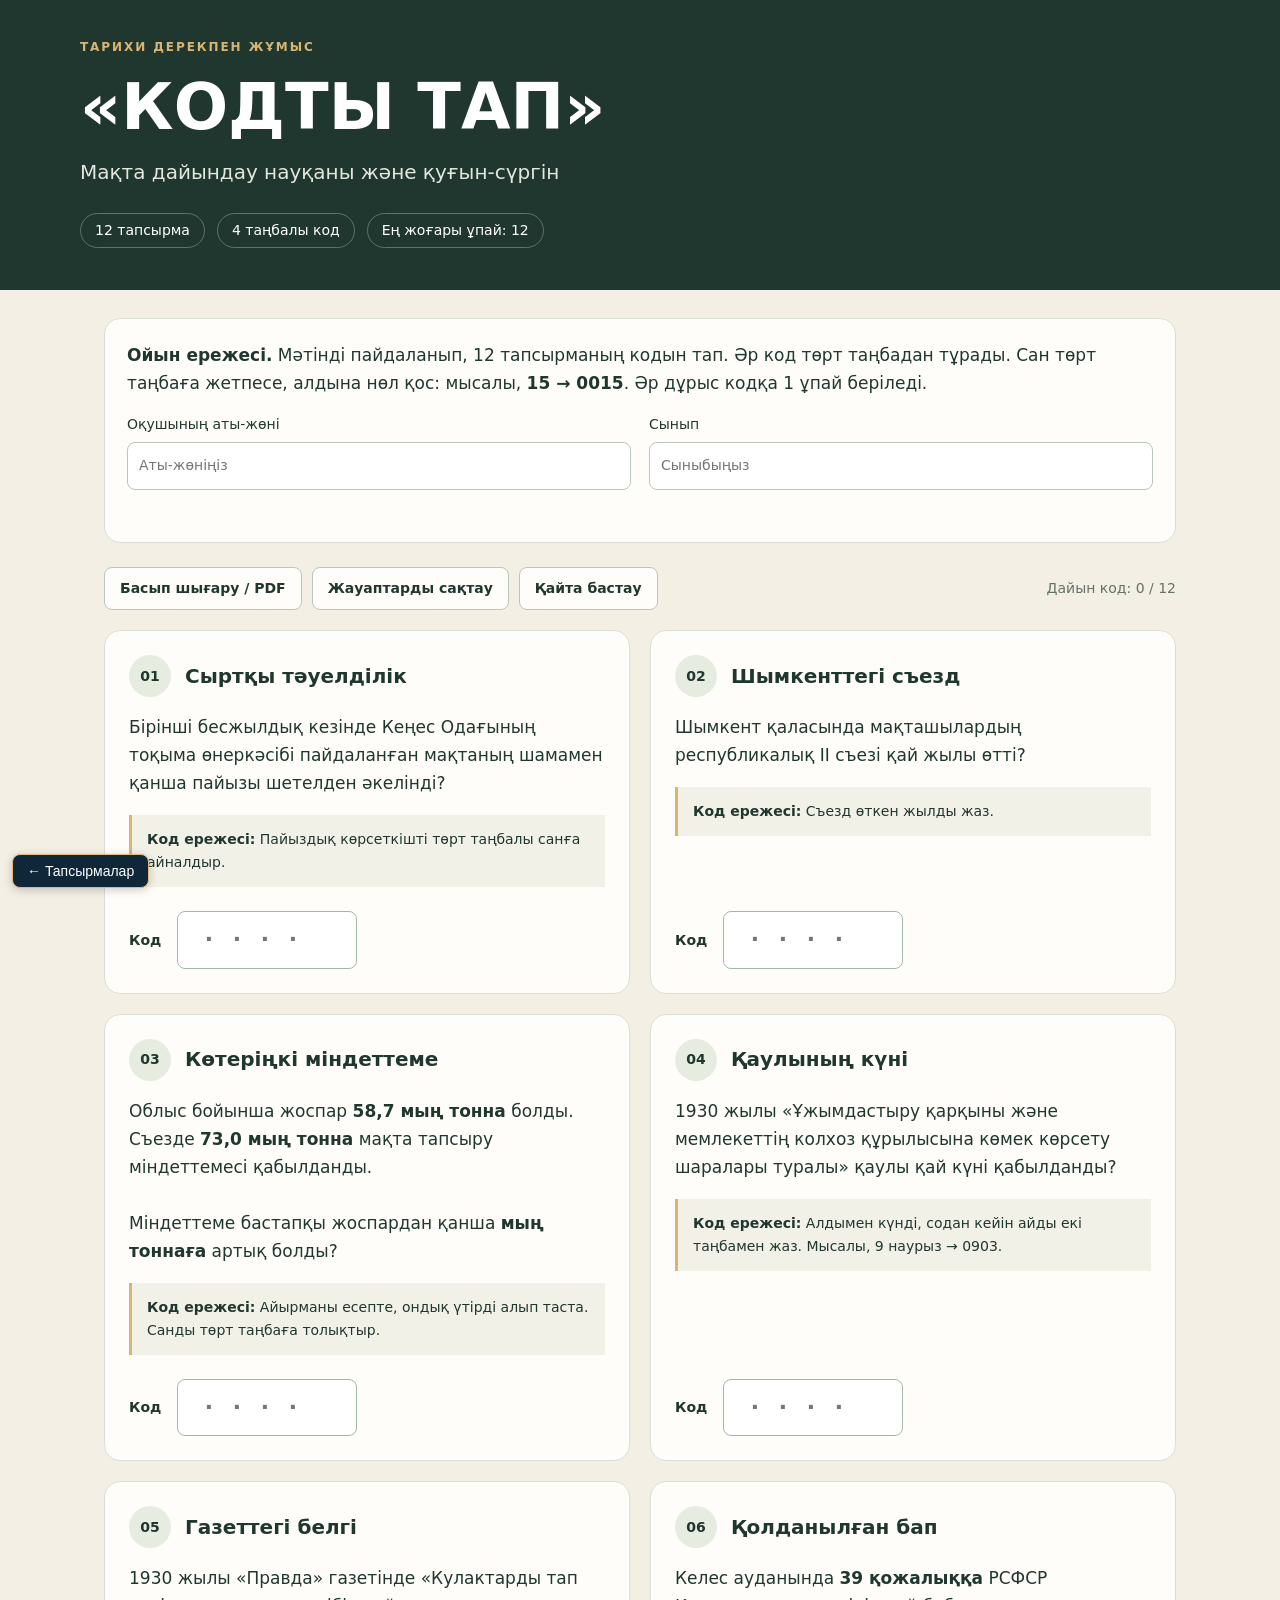
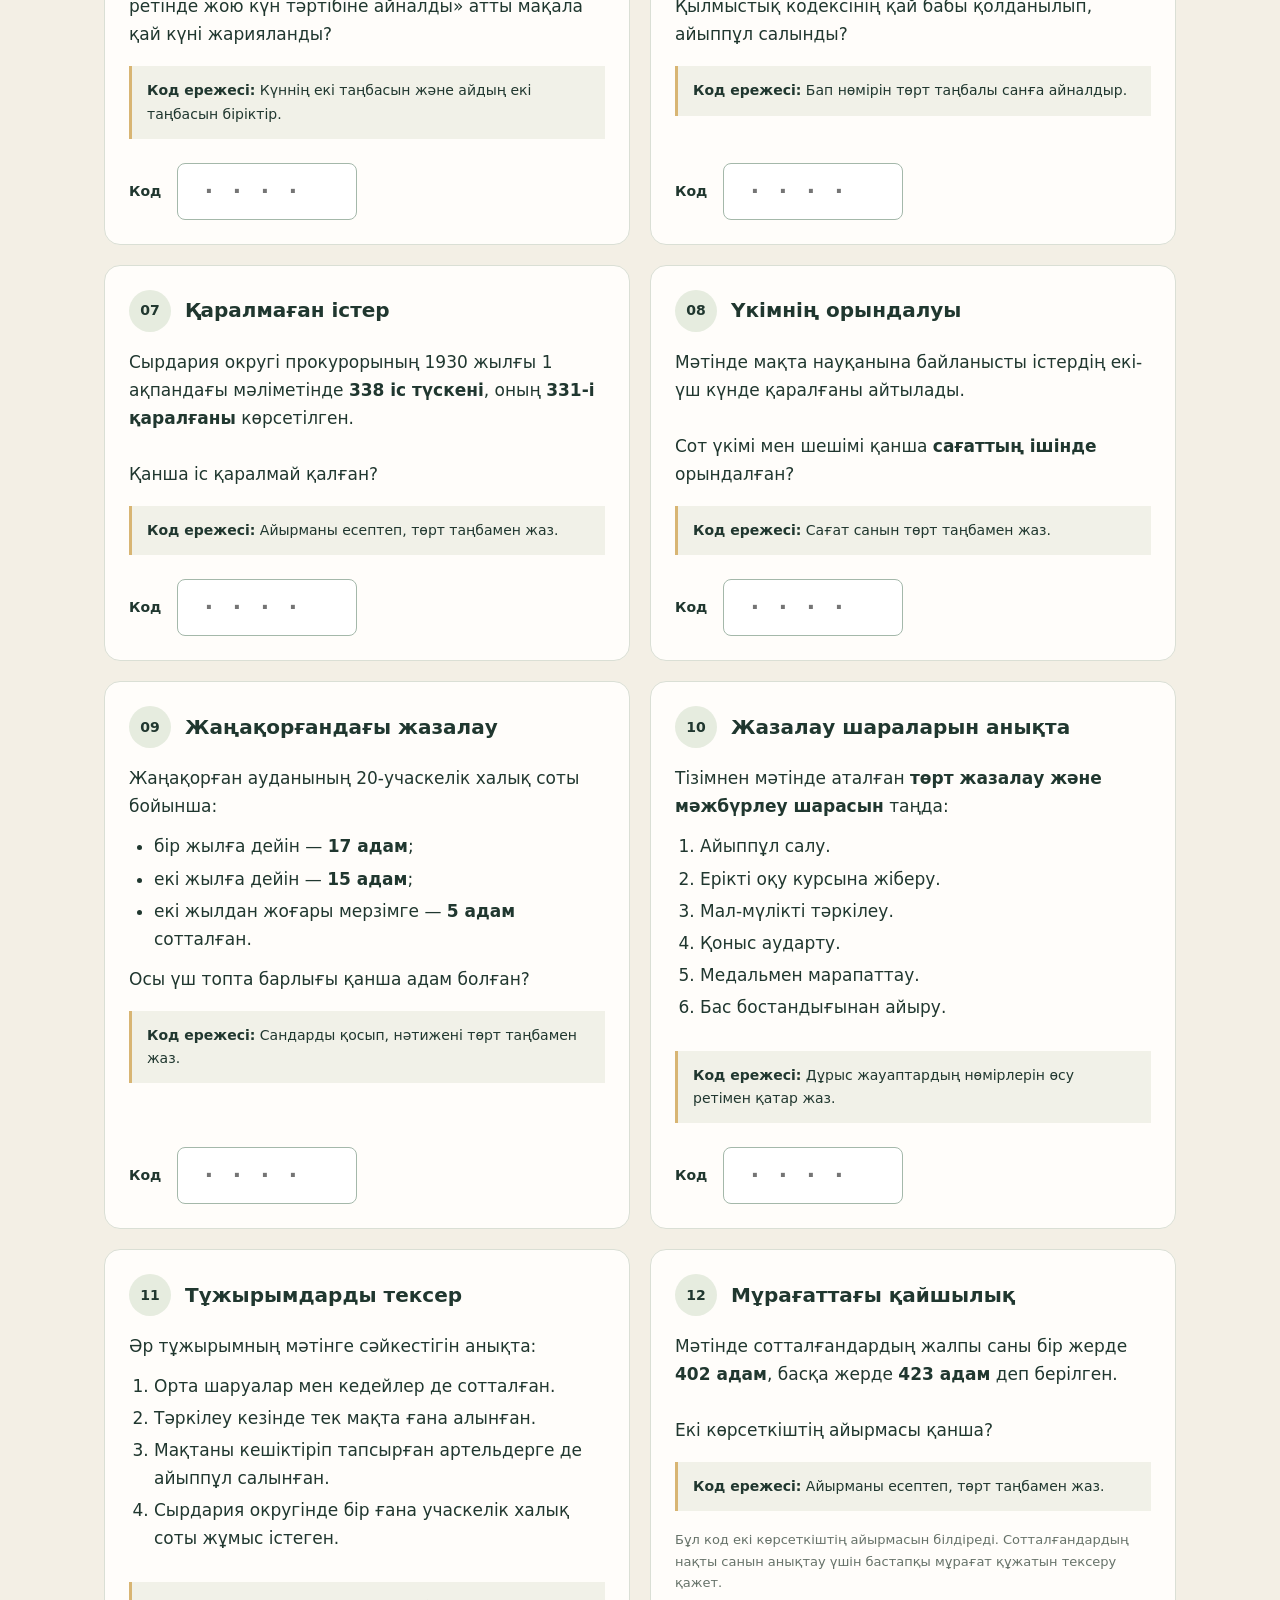
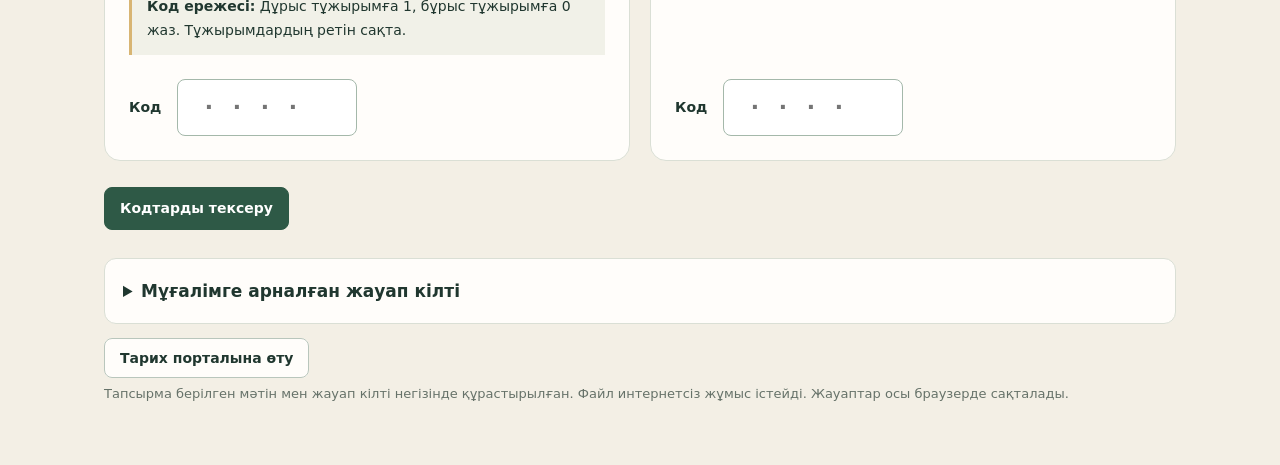
==== cotton-code.html @ ebe3c4c5 "Add interactive tasks section with 11 activities" ====
<!doctype html>
<html lang="kk"><head><meta charset="utf-8"><meta name="viewport" content="width=device-width,initial-scale=1"><title>Кодты тап — Мақта дайындау науқаны және қуғын-сүргін</title>
<style>
:root{--ink:#20372f;--paper:#f3efe5;--green:#2e5946;--muted:#667269;--line:#dadfd5;--gold:#d8b573}*{box-sizing:border-box}body{margin:0;background:var(--paper);color:var(--ink);font:17px/1.65 system-ui,-apple-system,"Segoe UI",Arial,sans-serif}header{background:var(--ink);color:white;padding:38px 24px 42px}main,.hero{max-width:1120px;margin:auto}.eyebrow{text-transform:uppercase;letter-spacing:.16em;font-size:12px;color:var(--gold);font-weight:700}h1{font-size:clamp(34px,6vw,64px);line-height:1.1;margin:14px 0}header p{margin:0;max-width:700px;color:#e3e7dd;font-size:20px}.pills{display:flex;gap:12px;flex-wrap:wrap;margin-top:24px}.pills span{border:1px solid #617267;padding:5px 14px;border-radius:30px;font-size:14px}main{padding:28px 24px 48px}.intro{background:#fffdfa;border:1px solid var(--line);border-radius:16px;padding:22px;margin-bottom:24px}.intro p{margin:0 0 16px}.identity{display:flex;gap:18px;flex-wrap:wrap}.identity label{font-size:14px;flex:1;min-width:180px}.identity input{display:block;width:100%;margin-top:6px;border:1px solid #b9c6bc;border-radius:8px;padding:11px;font:inherit;background:white}.toolbar{display:flex;gap:10px;flex-wrap:wrap;align-items:center;margin-bottom:20px}button, .portal{font:600 14px/1.4 system-ui;cursor:pointer;padding:11px 15px;border:1px solid #b9c6bc;background:#fffdfa;color:var(--ink);border-radius:8px;text-decoration:none}button:hover,.portal:hover{background:#e6ecdf}button.primary{background:var(--green);color:white;border-color:var(--green)}button:disabled{opacity:.6;cursor:default}#progress{margin-left:auto;font-size:14px;color:var(--muted)}.grid{display:grid;grid-template-columns:repeat(2,minmax(0,1fr));gap:20px}.card{background:#fffdfa;border:1px solid var(--line);border-radius:16px;padding:24px;display:flex;flex-direction:column;scroll-margin-top:20px}.card-head{display:flex;gap:14px;align-items:center;margin-bottom:16px}.num{font-size:14px;font-weight:750;background:#e6ecdf;display:grid;place-items:center;min-width:42px;height:42px;border-radius:50%}h2{font-size:20px;line-height:1.35;margin:0}.prompt ul,.prompt ol{padding-left:25px;margin:12px 0}.prompt li{margin-bottom:4px}.rule{padding:13px 15px;background:#f1f1e8;border-left:3px solid var(--gold);font-size:14px;line-height:1.65;margin:18px 0}.note{color:var(--muted);font-size:13px;margin:0 0 18px}.answer{display:flex;align-items:center;gap:16px;margin-top:auto;padding-top:6px}.answer label{font-size:14px;font-weight:700}.code{width:180px;max-width:80%;padding:8px 10px 8px 22px;border:1px solid #a4b8aa;border-radius:8px;background:#fff;font:700 28px/1.4 ui-monospace,Consolas,monospace;letter-spacing:.4em;color:var(--ink)}input:focus-visible,button:focus-visible,summary:focus-visible,a:focus-visible{outline:3px solid #c39b48;outline-offset:3px}.code[readonly]{background:#f3f4ee}.code[aria-invalid="true"]{border:2px solid #ad4333}.card.correct{border-color:#6d9b7a}.card.incorrect{border-color:#c67964}.feedback{font-size:14px;line-height:1.6;margin-bottom:0}.correct .feedback{color:#25643c}.incorrect .feedback{color:#9c3927}.print-box{display:none}.bottom{margin-top:26px}#result{padding:22px;border-radius:12px;background:#e5ecde;border:1px solid #b7cbb5;margin-bottom:18px}#result h2{font-size:26px;margin-bottom:8px}#result p{margin:0}#message{color:#9c3927;font-weight:600;font-size:15px}details{margin-top:28px;background:#fffdfa;border:1px solid var(--line);border-radius:12px;padding:18px}summary{font-weight:700;cursor:pointer}table{width:100%;border-collapse:collapse;margin-top:16px;font-size:15px}td,th{text-align:left;padding:10px;border-bottom:1px solid var(--line);vertical-align:top}.keycode{font:700 18px ui-monospace,Consolas,monospace;letter-spacing:.08em}.table-wrap{overflow-x:auto}footer{font-size:13px;color:var(--muted);margin-top:24px}.status{min-height:20px;margin-top:10px;font-size:12px;color:var(--muted)}@media(max-width:680px){header{padding:30px 18px}header p{font-size:18px}main{padding:20px 16px}.grid{grid-template-columns:1fr}.card{padding:20px}#progress{width:100%;margin-left:0}.toolbar button,.portal{font-size:13px;padding:10px 12px}.intro{padding:18px}td,th{padding:8px 6px;font-size:13px}}@media print{@page{size:A4;margin:14mm}body{background:white;color:#000;font:11pt/1.5 Arial,sans-serif}header{background:white;color:black;padding:0 0 15px;border-bottom:2px solid #333}header p,.eyebrow{color:black}h1{font-size:28pt}.pills,.toolbar,.status,footer,details:not([open]),#message{display:none!important}main{padding:15px 0}.intro{border:0;padding:0}.identity input{border:0;border-bottom:1px solid #555;border-radius:0;padding:5px 0}.grid{display:block}.card{padding:15px 0;border:0;border-bottom:1px solid #bbb;border-radius:0;break-inside:avoid}.card-head{margin-bottom:10px}.num{background:white;border:1px solid #888;height:28px;min-width:28px}.rule{background:white;padding:6px 10px}.answer .code{display:none}.print-box{display:inline;font-size:20pt;letter-spacing:.2em}h2{font-size:14pt}details{border:0;padding:0;break-before:page}summary{list-style:none}#result{background:white;border:1px solid #888}#result h2{font-size:18pt}}
</style></head><body>
<a href="index.html#tasks" style="position:fixed;bottom:12px;left:12px;z-index:2147483647;padding:8px 14px;border:1px solid #e5b971;border-radius:8px;background:#102739;color:#fff;font:14px Arial,sans-serif;text-decoration:none;box-shadow:0 2px 10px #0003" aria-label="Тапсырмалар бөліміне қайту">← Тапсырмалар</a><header><div class="hero"><div class="eyebrow">Тарихи дерекпен жұмыс</div><h1>«КОДТЫ ТАП»</h1><p>Мақта дайындау науқаны және қуғын-сүргін</p><div class="pills"><span>12 тапсырма</span><span>4 таңбалы код</span><span>Ең жоғары ұпай: 12</span></div></div></header><main><section class="intro"><p><b>Ойын ережесі.</b> Мәтінді пайдаланып, 12 тапсырманың кодын тап. Әр код төрт таңбадан тұрады. Сан төрт таңбаға жетпесе, алдына нөл қос: мысалы, <b>15 → 0015</b>. Әр дұрыс кодқа 1 ұпай беріледі.</p><div class="identity"><label>Оқушының аты-жөні<input id="student" type="text" autocomplete="name" placeholder="Аты-жөніңіз"></label><label>Сынып<input id="classroom" type="text" placeholder="Сыныбыңыз"></label></div><div class="status" id="saveStatus" aria-live="polite"></div></section><div class="toolbar"><button id="print" type="button">Басып шығару / PDF</button><button id="export" type="button">Жауаптарды сақтау</button><button id="reset" type="button">Қайта бастау</button><span id="progress" aria-live="polite">Дайын код: 0 / 12</span></div><div class="grid"><article class="card" id="task1"><div class="card-head"><span class="num">01</span><h2>Сыртқы тәуелділік</h2></div><div class="prompt">Бірінші бесжылдық кезінде Кеңес Одағының тоқыма өнеркәсібі пайдаланған мақтаның шамамен қанша пайызы шетелден әкелінді?</div><p class="rule"><b>Код ережесі:</b> Пайыздық көрсеткішті төрт таңбалы санға айналдыр.</p><div class="answer"><label for="code1">Код</label><input id="code1" name="code1" class="code" type="text" inputmode="numeric" pattern="[0-9]{4}" maxlength="4" autocomplete="off" placeholder="····" aria-describedby="feedback1"><span class="print-box">□ □ □ □</span></div><p class="feedback" id="feedback1" hidden></p></article><article class="card" id="task2"><div class="card-head"><span class="num">02</span><h2>Шымкенттегі съезд</h2></div><div class="prompt">Шымкент қаласында мақташылардың республикалық ІІ съезі қай жылы өтті?</div><p class="rule"><b>Код ережесі:</b> Съезд өткен жылды жаз.</p><div class="answer"><label for="code2">Код</label><input id="code2" name="code2" class="code" type="text" inputmode="numeric" pattern="[0-9]{4}" maxlength="4" autocomplete="off" placeholder="····" aria-describedby="feedback2"><span class="print-box">□ □ □ □</span></div><p class="feedback" id="feedback2" hidden></p></article><article class="card" id="task3"><div class="card-head"><span class="num">03</span><h2>Көтеріңкі міндеттеме</h2></div><div class="prompt">Облыс бойынша жоспар <strong>58,7 мың тонна</strong> болды. Съезде <strong>73,0 мың тонна</strong> мақта тапсыру міндеттемесі қабылданды.<br><br>Міндеттеме бастапқы жоспардан қанша <strong>мың тоннаға</strong> артық болды?</div><p class="rule"><b>Код ережесі:</b> Айырманы есепте, ондық үтірді алып таста. Санды төрт таңбаға толықтыр.</p><div class="answer"><label for="code3">Код</label><input id="code3" name="code3" class="code" type="text" inputmode="numeric" pattern="[0-9]{4}" maxlength="4" autocomplete="off" placeholder="····" aria-describedby="feedback3"><span class="print-box">□ □ □ □</span></div><p class="feedback" id="feedback3" hidden></p></article><article class="card" id="task4"><div class="card-head"><span class="num">04</span><h2>Қаулының күні</h2></div><div class="prompt">1930 жылы «Ұжымдастыру қарқыны және мемлекеттің колхоз құрылысына көмек көрсету шаралары туралы» қаулы қай күні қабылданды?</div><p class="rule"><b>Код ережесі:</b> Алдымен күнді, содан кейін айды екі таңбамен жаз. Мысалы, 9 наурыз → 0903.</p><div class="answer"><label for="code4">Код</label><input id="code4" name="code4" class="code" type="text" inputmode="numeric" pattern="[0-9]{4}" maxlength="4" autocomplete="off" placeholder="····" aria-describedby="feedback4"><span class="print-box">□ □ □ □</span></div><p class="feedback" id="feedback4" hidden></p></article><article class="card" id="task5"><div class="card-head"><span class="num">05</span><h2>Газеттегі белгі</h2></div><div class="prompt">1930 жылы «Правда» газетінде «Кулактарды тап ретінде жою күн тәртібіне айналды» атты мақала қай күні жарияланды?</div><p class="rule"><b>Код ережесі:</b> Күннің екі таңбасын және айдың екі таңбасын біріктір.</p><div class="answer"><label for="code5">Код</label><input id="code5" name="code5" class="code" type="text" inputmode="numeric" pattern="[0-9]{4}" maxlength="4" autocomplete="off" placeholder="····" aria-describedby="feedback5"><span class="print-box">□ □ □ □</span></div><p class="feedback" id="feedback5" hidden></p></article><article class="card" id="task6"><div class="card-head"><span class="num">06</span><h2>Қолданылған бап</h2></div><div class="prompt">Келес ауданында <strong>39 қожалыққа</strong> РСФСР Қылмыстық кодексінің қай бабы қолданылып, айыппұл салынды?</div><p class="rule"><b>Код ережесі:</b> Бап нөмірін төрт таңбалы санға айналдыр.</p><div class="answer"><label for="code6">Код</label><input id="code6" name="code6" class="code" type="text" inputmode="numeric" pattern="[0-9]{4}" maxlength="4" autocomplete="off" placeholder="····" aria-describedby="feedback6"><span class="print-box">□ □ □ □</span></div><p class="feedback" id="feedback6" hidden></p></article><article class="card" id="task7"><div class="card-head"><span class="num">07</span><h2>Қаралмаған істер</h2></div><div class="prompt">Сырдария округі прокурорының 1930 жылғы 1 ақпандағы мәліметінде <strong>338 іс түскені</strong>, оның <strong>331-і қаралғаны</strong> көрсетілген.<br><br>Қанша іс қаралмай қалған?</div><p class="rule"><b>Код ережесі:</b> Айырманы есептеп, төрт таңбамен жаз.</p><div class="answer"><label for="code7">Код</label><input id="code7" name="code7" class="code" type="text" inputmode="numeric" pattern="[0-9]{4}" maxlength="4" autocomplete="off" placeholder="····" aria-describedby="feedback7"><span class="print-box">□ □ □ □</span></div><p class="feedback" id="feedback7" hidden></p></article><article class="card" id="task8"><div class="card-head"><span class="num">08</span><h2>Үкімнің орындалуы</h2></div><div class="prompt">Мәтінде мақта науқанына байланысты істердің екі-үш күнде қаралғаны айтылады.<br><br>Сот үкімі мен шешімі қанша <strong>сағаттың ішінде</strong> орындалған?</div><p class="rule"><b>Код ережесі:</b> Сағат санын төрт таңбамен жаз.</p><div class="answer"><label for="code8">Код</label><input id="code8" name="code8" class="code" type="text" inputmode="numeric" pattern="[0-9]{4}" maxlength="4" autocomplete="off" placeholder="····" aria-describedby="feedback8"><span class="print-box">□ □ □ □</span></div><p class="feedback" id="feedback8" hidden></p></article><article class="card" id="task9"><div class="card-head"><span class="num">09</span><h2>Жаңақорғандағы жазалау</h2></div><div class="prompt">Жаңақорған ауданының 20-учаскелік халық соты бойынша:<ul><li>бір жылға дейін — <strong>17 адам</strong>;</li><li>екі жылға дейін — <strong>15 адам</strong>;</li><li>екі жылдан жоғары мерзімге — <strong>5 адам</strong> сотталған.</li></ul>Осы үш топта барлығы қанша адам болған?</div><p class="rule"><b>Код ережесі:</b> Сандарды қосып, нәтижені төрт таңбамен жаз.</p><div class="answer"><label for="code9">Код</label><input id="code9" name="code9" class="code" type="text" inputmode="numeric" pattern="[0-9]{4}" maxlength="4" autocomplete="off" placeholder="····" aria-describedby="feedback9"><span class="print-box">□ □ □ □</span></div><p class="feedback" id="feedback9" hidden></p></article><article class="card" id="task10"><div class="card-head"><span class="num">10</span><h2>Жазалау шараларын анықта</h2></div><div class="prompt">Тізімнен мәтінде аталған <strong>төрт жазалау және мәжбүрлеу шарасын</strong> таңда:<ol><li>Айыппұл салу.</li><li>Ерікті оқу курсына жіберу.</li><li>Мал-мүлікті тәркілеу.</li><li>Қоныс аударту.</li><li>Медальмен марапаттау.</li><li>Бас бостандығынан айыру.</li></ol></div><p class="rule"><b>Код ережесі:</b> Дұрыс жауаптардың нөмірлерін өсу ретімен қатар жаз.</p><div class="answer"><label for="code10">Код</label><input id="code10" name="code10" class="code" type="text" inputmode="numeric" pattern="[0-9]{4}" maxlength="4" autocomplete="off" placeholder="····" aria-describedby="feedback10"><span class="print-box">□ □ □ □</span></div><p class="feedback" id="feedback10" hidden></p></article><article class="card" id="task11"><div class="card-head"><span class="num">11</span><h2>Тұжырымдарды тексер</h2></div><div class="prompt">Әр тұжырымның мәтінге сәйкестігін анықта:<ol><li>Орта шаруалар мен кедейлер де сотталған.</li><li>Тәркілеу кезінде тек мақта ғана алынған.</li><li>Мақтаны кешіктіріп тапсырған артельдерге де айыппұл салынған.</li><li>Сырдария округінде бір ғана учаскелік халық соты жұмыс істеген.</li></ol></div><p class="rule"><b>Код ережесі:</b> Дұрыс тұжырымға 1, бұрыс тұжырымға 0 жаз. Тұжырымдардың ретін сақта.</p><div class="answer"><label for="code11">Код</label><input id="code11" name="code11" class="code" type="text" inputmode="numeric" pattern="[0-9]{4}" maxlength="4" autocomplete="off" placeholder="····" aria-describedby="feedback11"><span class="print-box">□ □ □ □</span></div><p class="feedback" id="feedback11" hidden></p></article><article class="card" id="task12"><div class="card-head"><span class="num">12</span><h2>Мұрағаттағы қайшылық</h2></div><div class="prompt">Мәтінде сотталғандардың жалпы саны бір жерде <strong>402 адам</strong>, басқа жерде <strong>423 адам</strong> деп берілген.<br><br>Екі көрсеткіштің айырмасы қанша?</div><p class="rule"><b>Код ережесі:</b> Айырманы есептеп, төрт таңбамен жаз.</p><p class="note">Бұл код екі көрсеткіштің айырмасын білдіреді. Сотталғандардың нақты санын анықтау үшін бастапқы мұрағат құжатын тексеру қажет.</p><div class="answer"><label for="code12">Код</label><input id="code12" name="code12" class="code" type="text" inputmode="numeric" pattern="[0-9]{4}" maxlength="4" autocomplete="off" placeholder="····" aria-describedby="feedback12"><span class="print-box">□ □ □ □</span></div><p class="feedback" id="feedback12" hidden></p></article></div><section class="bottom"><div id="result" role="status" hidden></div><p id="message" role="alert"></p><button class="primary" id="check" type="button">Кодтарды тексеру</button></section><details id="teacher"><summary>Мұғалімге арналған жауап кілті</summary><div class="table-wrap"><table><thead><tr><th>№</th><th>Код</th><th>Жауаптың негізі</th></tr></thead><tbody><tr><td>1</td><td><b class="keycode">0050</b></td><td>Шамамен 50%.</td></tr><tr><td>2</td><td><b class="keycode">1935</b></td><td>Съезд 1935 жылы өтті.</td></tr><tr><td>3</td><td><b class="keycode">0143</b></td><td>73,0 − 58,7 = 14,3 мың тонна; үтірсіз — 143.</td></tr><tr><td>4</td><td><b class="keycode">0501</b></td><td>5 қаңтар.</td></tr><tr><td>5</td><td><b class="keycode">1101</b></td><td>11 қаңтар.</td></tr><tr><td>6</td><td><b class="keycode">0061</b></td><td>Қылмыстық кодекстің 61-бабы.</td></tr><tr><td>7</td><td><b class="keycode">0007</b></td><td>338 − 331 = 7 іс.</td></tr><tr><td>8</td><td><b class="keycode">0024</b></td><td>24 сағат.</td></tr><tr><td>9</td><td><b class="keycode">0037</b></td><td>17 + 15 + 5 = 37 адам.</td></tr><tr><td>10</td><td><b class="keycode">1346</b></td><td>Айыппұл, тәркілеу, қоныс аударту, бас бостандығынан айыру.</td></tr><tr><td>11</td><td><b class="keycode">1010</b></td><td>Дұрыс, бұрыс, дұрыс, бұрыс.</td></tr><tr><td>12</td><td><b class="keycode">0021</b></td><td>423 − 402 = 21.</td></tr></tbody></table></div></details><footer><a class="portal" href="https://jazirakur-netizen.github.io/tulkibas-history/#tour">Тарих порталына өту</a><p>Тапсырма берілген мәтін мен жауап кілті негізінде құрастырылған. Файл интернетсіз жұмыс істейді. Жауаптар осы браузерде сақталады.</p></footer></main>
<script>
'use strict';
const tasks=[["Сыртқы тәуелділік", "Бірінші бесжылдық кезінде Кеңес Одағының тоқыма өнеркәсібі пайдаланған мақтаның шамамен қанша пайызы шетелден әкелінді?", "Пайыздық көрсеткішті төрт таңбалы санға айналдыр.", "0050", "Шамамен 50%."], ["Шымкенттегі съезд", "Шымкент қаласында мақташылардың республикалық ІІ съезі қай жылы өтті?", "Съезд өткен жылды жаз.", "1935", "Съезд 1935 жылы өтті."], ["Көтеріңкі міндеттеме", "Облыс бойынша жоспар <strong>58,7 мың тонна</strong> болды. Съезде <strong>73,0 мың тонна</strong> мақта тапсыру міндеттемесі қабылданды.<br><br>Міндеттеме бастапқы жоспардан қанша <strong>мың тоннаға</strong> артық болды?", "Айырманы есепте, ондық үтірді алып таста. Санды төрт таңбаға толықтыр.", "0143", "73,0 − 58,7 = 14,3 мың тонна; үтірсіз — 143."], ["Қаулының күні", "1930 жылы «Ұжымдастыру қарқыны және мемлекеттің колхоз құрылысына көмек көрсету шаралары туралы» қаулы қай күні қабылданды?", "Алдымен күнді, содан кейін айды екі таңбамен жаз. Мысалы, 9 наурыз → 0903.", "0501", "5 қаңтар."], ["Газеттегі белгі", "1930 жылы «Правда» газетінде «Кулактарды тап ретінде жою күн тәртібіне айналды» атты мақала қай күні жарияланды?", "Күннің екі таңбасын және айдың екі таңбасын біріктір.", "1101", "11 қаңтар."], ["Қолданылған бап", "Келес ауданында <strong>39 қожалыққа</strong> РСФСР Қылмыстық кодексінің қай бабы қолданылып, айыппұл салынды?", "Бап нөмірін төрт таңбалы санға айналдыр.", "0061", "Қылмыстық кодекстің 61-бабы."], ["Қаралмаған істер", "Сырдария округі прокурорының 1930 жылғы 1 ақпандағы мәліметінде <strong>338 іс түскені</strong>, оның <strong>331-і қаралғаны</strong> көрсетілген.<br><br>Қанша іс қаралмай қалған?", "Айырманы есептеп, төрт таңбамен жаз.", "0007", "338 − 331 = 7 іс."], ["Үкімнің орындалуы", "Мәтінде мақта науқанына байланысты істердің екі-үш күнде қаралғаны айтылады.<br><br>Сот үкімі мен шешімі қанша <strong>сағаттың ішінде</strong> орындалған?", "Сағат санын төрт таңбамен жаз.", "0024", "24 сағат."], ["Жаңақорғандағы жазалау", "Жаңақорған ауданының 20-учаскелік халық соты бойынша:<ul><li>бір жылға дейін — <strong>17 адам</strong>;</li><li>екі жылға дейін — <strong>15 адам</strong>;</li><li>екі жылдан жоғары мерзімге — <strong>5 адам</strong> сотталған.</li></ul>Осы үш топта барлығы қанша адам болған?", "Сандарды қосып, нәтижені төрт таңбамен жаз.", "0037", "17 + 15 + 5 = 37 адам."], ["Жазалау шараларын анықта", "Тізімнен мәтінде аталған <strong>төрт жазалау және мәжбүрлеу шарасын</strong> таңда:<ol><li>Айыппұл салу.</li><li>Ерікті оқу курсына жіберу.</li><li>Мал-мүлікті тәркілеу.</li><li>Қоныс аударту.</li><li>Медальмен марапаттау.</li><li>Бас бостандығынан айыру.</li></ol>", "Дұрыс жауаптардың нөмірлерін өсу ретімен қатар жаз.", "1346", "Айыппұл, тәркілеу, қоныс аударту, бас бостандығынан айыру."], ["Тұжырымдарды тексер", "Әр тұжырымның мәтінге сәйкестігін анықта:<ol><li>Орта шаруалар мен кедейлер де сотталған.</li><li>Тәркілеу кезінде тек мақта ғана алынған.</li><li>Мақтаны кешіктіріп тапсырған артельдерге де айыппұл салынған.</li><li>Сырдария округінде бір ғана учаскелік халық соты жұмыс істеген.</li></ol>", "Дұрыс тұжырымға 1, бұрыс тұжырымға 0 жаз. Тұжырымдардың ретін сақта.", "1010", "Дұрыс, бұрыс, дұрыс, бұрыс."], ["Мұрағаттағы қайшылық", "Мәтінде сотталғандардың жалпы саны бір жерде <strong>402 адам</strong>, басқа жерде <strong>423 адам</strong> деп берілген.<br><br>Екі көрсеткіштің айырмасы қанша?", "Айырманы есептеп, төрт таңбамен жаз.", "0021", "423 − 402 = 21."]],inputs=[...document.querySelectorAll('.code')],storageKey='kodty-tap-maqta-v1';
const byId=id=>document.getElementById(id);let graded=false;
function progress(){byId('progress').textContent='Дайын код: '+inputs.filter(x=>/^\d{4}$/.test(x.value)).length+' / 12';}
function save(){try{localStorage.setItem(storageKey,JSON.stringify({answers:inputs.map(x=>x.value),student:byId('student').value,classroom:byId('classroom').value,graded}));byId('saveStatus').textContent='Жауаптар осы браузерде сақталды.';}catch(e){byId('saveStatus').textContent='Автоматты сақтау қолжетімсіз. «Жауаптарды сақтау» батырмасын пайдаланыңыз.';}}
function grade(){let score=0;inputs.forEach((input,i)=>{const correct=input.value===tasks[i][3];score+=Number(correct);input.readOnly=true;input.removeAttribute('aria-invalid');const card=input.closest('.card');card.classList.toggle('correct',correct);card.classList.toggle('incorrect',!correct);const feedback=byId('feedback'+(i+1));feedback.hidden=false;feedback.textContent=(correct?'Дұрыс. ':'Қате. Дұрыс код: '+tasks[i][3]+'. ')+tasks[i][4];});graded=true;byId('check').disabled=true;byId('result').hidden=false;byId('result').innerHTML='<h2>Нәтиже: '+score+' / 12 ұпай</h2><p>Әр дұрыс код — 1 ұпай. Жауаптардың түсіндірмесі карточкаларда көрсетілген.</p>';byId('message').textContent='';save();return score;}
inputs.forEach(input=>input.addEventListener('input',()=>{input.value=input.value.replace(/[^0-9]/g,'').slice(0,4);input.removeAttribute('aria-invalid');byId('message').textContent='';progress();save();}));
['student','classroom'].forEach(id=>byId(id).addEventListener('input',save));
byId('check').addEventListener('click',()=>{const missing=inputs.filter(x=>!/^\d{4}$/.test(x.value));if(missing.length){missing.forEach(x=>x.setAttribute('aria-invalid','true'));byId('message').textContent='Әр тапсырмаға төрт таңбалы код енгізіңіз. Толтырылмаған код саны: '+missing.length+'.';missing[0].focus();return;}grade();byId('result').scrollIntoView({behavior:'smooth',block:'center'});});
byId('reset').addEventListener('click',()=>{if(!confirm('Барлық кодтарды өшіріп, ойынды қайта бастайсыз ба?'))return;graded=false;inputs.forEach((input,i)=>{input.value='';input.readOnly=false;input.removeAttribute('aria-invalid');input.closest('.card').classList.remove('correct','incorrect');byId('feedback'+(i+1)).hidden=true;});byId('check').disabled=false;byId('result').hidden=true;byId('message').textContent='';progress();save();inputs[0].focus();});
byId('print').addEventListener('click',()=>window.print());
byId('export').addEventListener('click',()=>{const lines=['«КОДТЫ ТАП» ойыны','Мақта дайындау науқаны және қуғын-сүргін','Оқушы: '+byId('student').value,'Сынып: '+byId('classroom').value,''];inputs.forEach((input,i)=>{lines.push((i+1)+'. '+tasks[i][0]+': '+(input.value||'—'));if(graded)lines.push('Нәтиже: '+(input.value===tasks[i][3]?'дұрыс':'қате')+'; дұрыс код: '+tasks[i][3]+'. '+tasks[i][4]);});if(graded)lines.push('','Жалпы ұпай: '+inputs.filter((x,i)=>x.value===tasks[i][3]).length+' / 12');const url=URL.createObjectURL(new Blob(['\ufeff'+lines.join('\n')],{type:'text/plain;charset=utf-8'}));const a=document.createElement('a');a.href=url;a.download='Kodty_tap_zhauaptar.txt';a.click();setTimeout(()=>URL.revokeObjectURL(url),1000);});
try{const data=JSON.parse(localStorage.getItem(storageKey)||'null');if(data){inputs.forEach((input,i)=>input.value=String(data.answers?.[i]??'').replace(/[^0-9]/g,'').slice(0,4));byId('student').value=data.student||'';byId('classroom').value=data.classroom||'';if(data.graded&&inputs.every(x=>/^\d{4}$/.test(x.value)))grade();else byId('saveStatus').textContent='Алдыңғы жауаптар қалпына келтірілді.';}}catch(e){byId('saveStatus').textContent='Автоматты сақтау қолжетімсіз. Жауаптарды файлға сақтауға болады.';}
progress();
</script></body></html>
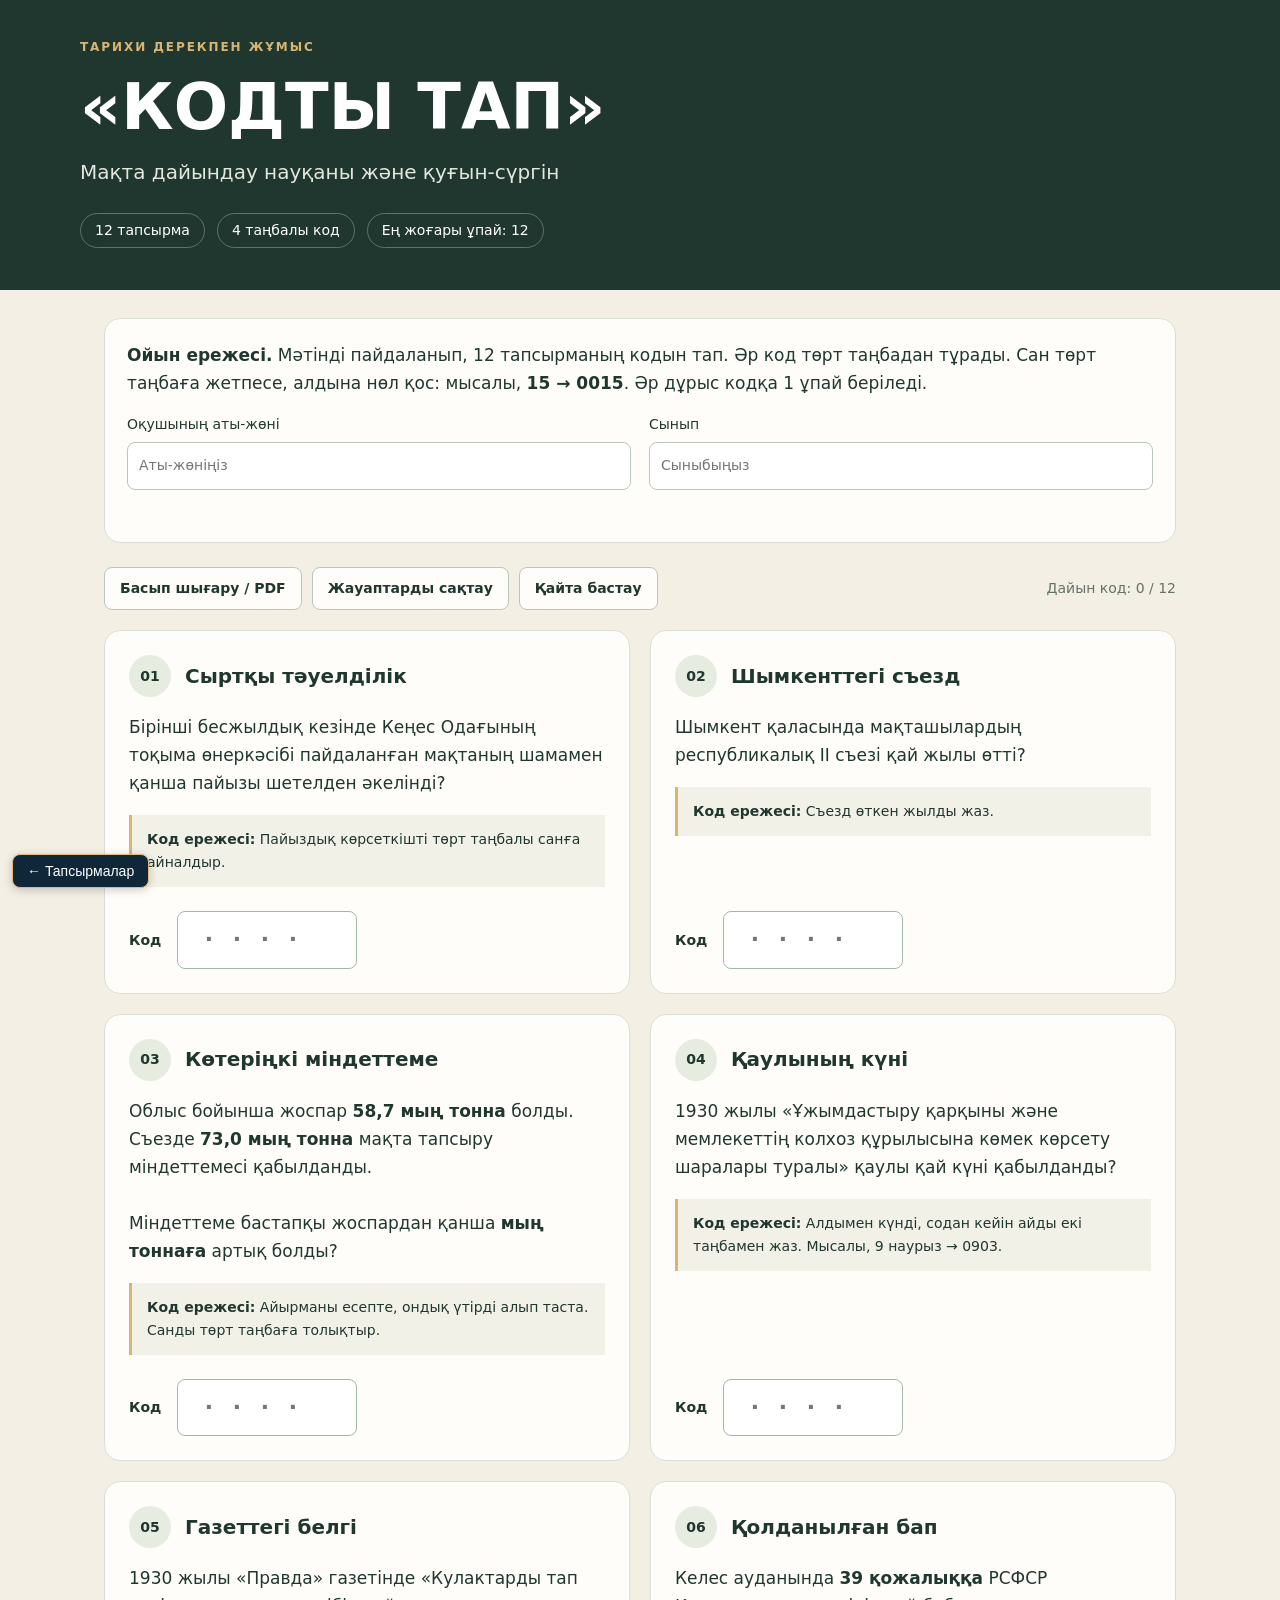
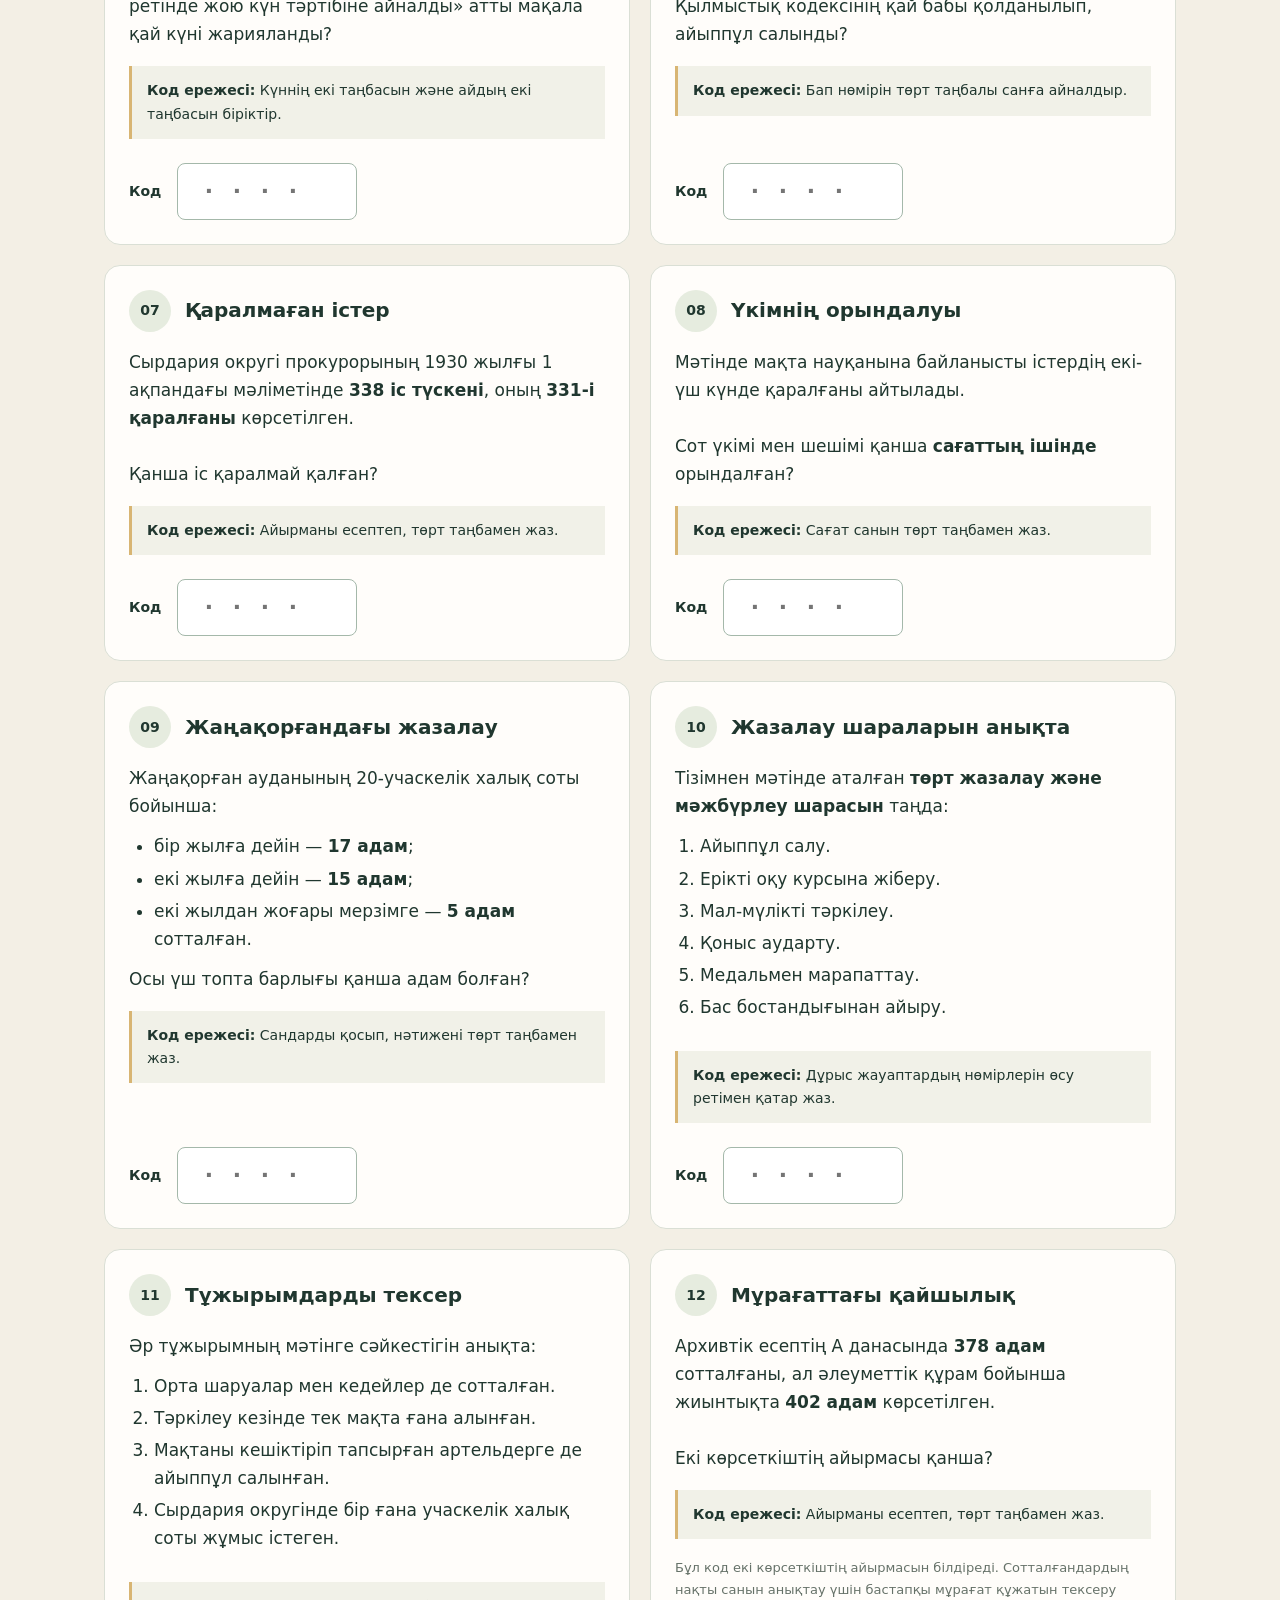
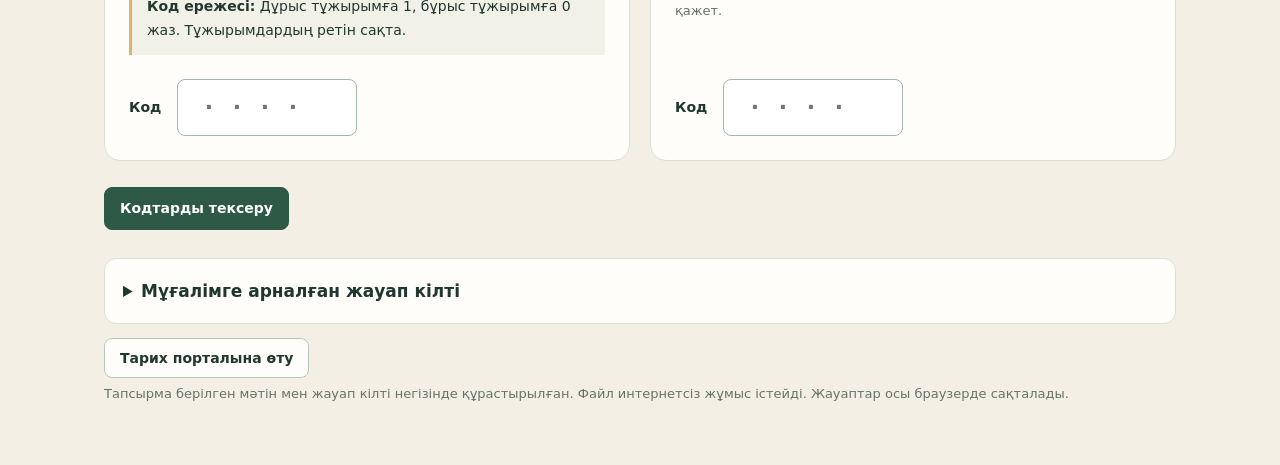
==== commit 658eea15: "Add files via upload" ====
--- a/cotton-code.html
+++ b/cotton-code.html
@@ -3,10 +3,10 @@
 <style>
 :root{--ink:#20372f;--paper:#f3efe5;--green:#2e5946;--muted:#667269;--line:#dadfd5;--gold:#d8b573}*{box-sizing:border-box}body{margin:0;background:var(--paper);color:var(--ink);font:17px/1.65 system-ui,-apple-system,"Segoe UI",Arial,sans-serif}header{background:var(--ink);color:white;padding:38px 24px 42px}main,.hero{max-width:1120px;margin:auto}.eyebrow{text-transform:uppercase;letter-spacing:.16em;font-size:12px;color:var(--gold);font-weight:700}h1{font-size:clamp(34px,6vw,64px);line-height:1.1;margin:14px 0}header p{margin:0;max-width:700px;color:#e3e7dd;font-size:20px}.pills{display:flex;gap:12px;flex-wrap:wrap;margin-top:24px}.pills span{border:1px solid #617267;padding:5px 14px;border-radius:30px;font-size:14px}main{padding:28px 24px 48px}.intro{background:#fffdfa;border:1px solid var(--line);border-radius:16px;padding:22px;margin-bottom:24px}.intro p{margin:0 0 16px}.identity{display:flex;gap:18px;flex-wrap:wrap}.identity label{font-size:14px;flex:1;min-width:180px}.identity input{display:block;width:100%;margin-top:6px;border:1px solid #b9c6bc;border-radius:8px;padding:11px;font:inherit;background:white}.toolbar{display:flex;gap:10px;flex-wrap:wrap;align-items:center;margin-bottom:20px}button, .portal{font:600 14px/1.4 system-ui;cursor:pointer;padding:11px 15px;border:1px solid #b9c6bc;background:#fffdfa;color:var(--ink);border-radius:8px;text-decoration:none}button:hover,.portal:hover{background:#e6ecdf}button.primary{background:var(--green);color:white;border-color:var(--green)}button:disabled{opacity:.6;cursor:default}#progress{margin-left:auto;font-size:14px;color:var(--muted)}.grid{display:grid;grid-template-columns:repeat(2,minmax(0,1fr));gap:20px}.card{background:#fffdfa;border:1px solid var(--line);border-radius:16px;padding:24px;display:flex;flex-direction:column;scroll-margin-top:20px}.card-head{display:flex;gap:14px;align-items:center;margin-bottom:16px}.num{font-size:14px;font-weight:750;background:#e6ecdf;display:grid;place-items:center;min-width:42px;height:42px;border-radius:50%}h2{font-size:20px;line-height:1.35;margin:0}.prompt ul,.prompt ol{padding-left:25px;margin:12px 0}.prompt li{margin-bottom:4px}.rule{padding:13px 15px;background:#f1f1e8;border-left:3px solid var(--gold);font-size:14px;line-height:1.65;margin:18px 0}.note{color:var(--muted);font-size:13px;margin:0 0 18px}.answer{display:flex;align-items:center;gap:16px;margin-top:auto;padding-top:6px}.answer label{font-size:14px;font-weight:700}.code{width:180px;max-width:80%;padding:8px 10px 8px 22px;border:1px solid #a4b8aa;border-radius:8px;background:#fff;font:700 28px/1.4 ui-monospace,Consolas,monospace;letter-spacing:.4em;color:var(--ink)}input:focus-visible,button:focus-visible,summary:focus-visible,a:focus-visible{outline:3px solid #c39b48;outline-offset:3px}.code[readonly]{background:#f3f4ee}.code[aria-invalid="true"]{border:2px solid #ad4333}.card.correct{border-color:#6d9b7a}.card.incorrect{border-color:#c67964}.feedback{font-size:14px;line-height:1.6;margin-bottom:0}.correct .feedback{color:#25643c}.incorrect .feedback{color:#9c3927}.print-box{display:none}.bottom{margin-top:26px}#result{padding:22px;border-radius:12px;background:#e5ecde;border:1px solid #b7cbb5;margin-bottom:18px}#result h2{font-size:26px;margin-bottom:8px}#result p{margin:0}#message{color:#9c3927;font-weight:600;font-size:15px}details{margin-top:28px;background:#fffdfa;border:1px solid var(--line);border-radius:12px;padding:18px}summary{font-weight:700;cursor:pointer}table{width:100%;border-collapse:collapse;margin-top:16px;font-size:15px}td,th{text-align:left;padding:10px;border-bottom:1px solid var(--line);vertical-align:top}.keycode{font:700 18px ui-monospace,Consolas,monospace;letter-spacing:.08em}.table-wrap{overflow-x:auto}footer{font-size:13px;color:var(--muted);margin-top:24px}.status{min-height:20px;margin-top:10px;font-size:12px;color:var(--muted)}@media(max-width:680px){header{padding:30px 18px}header p{font-size:18px}main{padding:20px 16px}.grid{grid-template-columns:1fr}.card{padding:20px}#progress{width:100%;margin-left:0}.toolbar button,.portal{font-size:13px;padding:10px 12px}.intro{padding:18px}td,th{padding:8px 6px;font-size:13px}}@media print{@page{size:A4;margin:14mm}body{background:white;color:#000;font:11pt/1.5 Arial,sans-serif}header{background:white;color:black;padding:0 0 15px;border-bottom:2px solid #333}header p,.eyebrow{color:black}h1{font-size:28pt}.pills,.toolbar,.status,footer,details:not([open]),#message{display:none!important}main{padding:15px 0}.intro{border:0;padding:0}.identity input{border:0;border-bottom:1px solid #555;border-radius:0;padding:5px 0}.grid{display:block}.card{padding:15px 0;border:0;border-bottom:1px solid #bbb;border-radius:0;break-inside:avoid}.card-head{margin-bottom:10px}.num{background:white;border:1px solid #888;height:28px;min-width:28px}.rule{background:white;padding:6px 10px}.answer .code{display:none}.print-box{display:inline;font-size:20pt;letter-spacing:.2em}h2{font-size:14pt}details{border:0;padding:0;break-before:page}summary{list-style:none}#result{background:white;border:1px solid #888}#result h2{font-size:18pt}}
 </style></head><body>
-<a href="index.html#tasks" style="position:fixed;bottom:12px;left:12px;z-index:2147483647;padding:8px 14px;border:1px solid #e5b971;border-radius:8px;background:#102739;color:#fff;font:14px Arial,sans-serif;text-decoration:none;box-shadow:0 2px 10px #0003" aria-label="Тапсырмалар бөліміне қайту">← Тапсырмалар</a><header><div class="hero"><div class="eyebrow">Тарихи дерекпен жұмыс</div><h1>«КОДТЫ ТАП»</h1><p>Мақта дайындау науқаны және қуғын-сүргін</p><div class="pills"><span>12 тапсырма</span><span>4 таңбалы код</span><span>Ең жоғары ұпай: 12</span></div></div></header><main><section class="intro"><p><b>Ойын ережесі.</b> Мәтінді пайдаланып, 12 тапсырманың кодын тап. Әр код төрт таңбадан тұрады. Сан төрт таңбаға жетпесе, алдына нөл қос: мысалы, <b>15 → 0015</b>. Әр дұрыс кодқа 1 ұпай беріледі.</p><div class="identity"><label>Оқушының аты-жөні<input id="student" type="text" autocomplete="name" placeholder="Аты-жөніңіз"></label><label>Сынып<input id="classroom" type="text" placeholder="Сыныбыңыз"></label></div><div class="status" id="saveStatus" aria-live="polite"></div></section><div class="toolbar"><button id="print" type="button">Басып шығару / PDF</button><button id="export" type="button">Жауаптарды сақтау</button><button id="reset" type="button">Қайта бастау</button><span id="progress" aria-live="polite">Дайын код: 0 / 12</span></div><div class="grid"><article class="card" id="task1"><div class="card-head"><span class="num">01</span><h2>Сыртқы тәуелділік</h2></div><div class="prompt">Бірінші бесжылдық кезінде Кеңес Одағының тоқыма өнеркәсібі пайдаланған мақтаның шамамен қанша пайызы шетелден әкелінді?</div><p class="rule"><b>Код ережесі:</b> Пайыздық көрсеткішті төрт таңбалы санға айналдыр.</p><div class="answer"><label for="code1">Код</label><input id="code1" name="code1" class="code" type="text" inputmode="numeric" pattern="[0-9]{4}" maxlength="4" autocomplete="off" placeholder="····" aria-describedby="feedback1"><span class="print-box">□ □ □ □</span></div><p class="feedback" id="feedback1" hidden></p></article><article class="card" id="task2"><div class="card-head"><span class="num">02</span><h2>Шымкенттегі съезд</h2></div><div class="prompt">Шымкент қаласында мақташылардың республикалық ІІ съезі қай жылы өтті?</div><p class="rule"><b>Код ережесі:</b> Съезд өткен жылды жаз.</p><div class="answer"><label for="code2">Код</label><input id="code2" name="code2" class="code" type="text" inputmode="numeric" pattern="[0-9]{4}" maxlength="4" autocomplete="off" placeholder="····" aria-describedby="feedback2"><span class="print-box">□ □ □ □</span></div><p class="feedback" id="feedback2" hidden></p></article><article class="card" id="task3"><div class="card-head"><span class="num">03</span><h2>Көтеріңкі міндеттеме</h2></div><div class="prompt">Облыс бойынша жоспар <strong>58,7 мың тонна</strong> болды. Съезде <strong>73,0 мың тонна</strong> мақта тапсыру міндеттемесі қабылданды.<br><br>Міндеттеме бастапқы жоспардан қанша <strong>мың тоннаға</strong> артық болды?</div><p class="rule"><b>Код ережесі:</b> Айырманы есепте, ондық үтірді алып таста. Санды төрт таңбаға толықтыр.</p><div class="answer"><label for="code3">Код</label><input id="code3" name="code3" class="code" type="text" inputmode="numeric" pattern="[0-9]{4}" maxlength="4" autocomplete="off" placeholder="····" aria-describedby="feedback3"><span class="print-box">□ □ □ □</span></div><p class="feedback" id="feedback3" hidden></p></article><article class="card" id="task4"><div class="card-head"><span class="num">04</span><h2>Қаулының күні</h2></div><div class="prompt">1930 жылы «Ұжымдастыру қарқыны және мемлекеттің колхоз құрылысына көмек көрсету шаралары туралы» қаулы қай күні қабылданды?</div><p class="rule"><b>Код ережесі:</b> Алдымен күнді, содан кейін айды екі таңбамен жаз. Мысалы, 9 наурыз → 0903.</p><div class="answer"><label for="code4">Код</label><input id="code4" name="code4" class="code" type="text" inputmode="numeric" pattern="[0-9]{4}" maxlength="4" autocomplete="off" placeholder="····" aria-describedby="feedback4"><span class="print-box">□ □ □ □</span></div><p class="feedback" id="feedback4" hidden></p></article><article class="card" id="task5"><div class="card-head"><span class="num">05</span><h2>Газеттегі белгі</h2></div><div class="prompt">1930 жылы «Правда» газетінде «Кулактарды тап ретінде жою күн тәртібіне айналды» атты мақала қай күні жарияланды?</div><p class="rule"><b>Код ережесі:</b> Күннің екі таңбасын және айдың екі таңбасын біріктір.</p><div class="answer"><label for="code5">Код</label><input id="code5" name="code5" class="code" type="text" inputmode="numeric" pattern="[0-9]{4}" maxlength="4" autocomplete="off" placeholder="····" aria-describedby="feedback5"><span class="print-box">□ □ □ □</span></div><p class="feedback" id="feedback5" hidden></p></article><article class="card" id="task6"><div class="card-head"><span class="num">06</span><h2>Қолданылған бап</h2></div><div class="prompt">Келес ауданында <strong>39 қожалыққа</strong> РСФСР Қылмыстық кодексінің қай бабы қолданылып, айыппұл салынды?</div><p class="rule"><b>Код ережесі:</b> Бап нөмірін төрт таңбалы санға айналдыр.</p><div class="answer"><label for="code6">Код</label><input id="code6" name="code6" class="code" type="text" inputmode="numeric" pattern="[0-9]{4}" maxlength="4" autocomplete="off" placeholder="····" aria-describedby="feedback6"><span class="print-box">□ □ □ □</span></div><p class="feedback" id="feedback6" hidden></p></article><article class="card" id="task7"><div class="card-head"><span class="num">07</span><h2>Қаралмаған істер</h2></div><div class="prompt">Сырдария округі прокурорының 1930 жылғы 1 ақпандағы мәліметінде <strong>338 іс түскені</strong>, оның <strong>331-і қаралғаны</strong> көрсетілген.<br><br>Қанша іс қаралмай қалған?</div><p class="rule"><b>Код ережесі:</b> Айырманы есептеп, төрт таңбамен жаз.</p><div class="answer"><label for="code7">Код</label><input id="code7" name="code7" class="code" type="text" inputmode="numeric" pattern="[0-9]{4}" maxlength="4" autocomplete="off" placeholder="····" aria-describedby="feedback7"><span class="print-box">□ □ □ □</span></div><p class="feedback" id="feedback7" hidden></p></article><article class="card" id="task8"><div class="card-head"><span class="num">08</span><h2>Үкімнің орындалуы</h2></div><div class="prompt">Мәтінде мақта науқанына байланысты істердің екі-үш күнде қаралғаны айтылады.<br><br>Сот үкімі мен шешімі қанша <strong>сағаттың ішінде</strong> орындалған?</div><p class="rule"><b>Код ережесі:</b> Сағат санын төрт таңбамен жаз.</p><div class="answer"><label for="code8">Код</label><input id="code8" name="code8" class="code" type="text" inputmode="numeric" pattern="[0-9]{4}" maxlength="4" autocomplete="off" placeholder="····" aria-describedby="feedback8"><span class="print-box">□ □ □ □</span></div><p class="feedback" id="feedback8" hidden></p></article><article class="card" id="task9"><div class="card-head"><span class="num">09</span><h2>Жаңақорғандағы жазалау</h2></div><div class="prompt">Жаңақорған ауданының 20-учаскелік халық соты бойынша:<ul><li>бір жылға дейін — <strong>17 адам</strong>;</li><li>екі жылға дейін — <strong>15 адам</strong>;</li><li>екі жылдан жоғары мерзімге — <strong>5 адам</strong> сотталған.</li></ul>Осы үш топта барлығы қанша адам болған?</div><p class="rule"><b>Код ережесі:</b> Сандарды қосып, нәтижені төрт таңбамен жаз.</p><div class="answer"><label for="code9">Код</label><input id="code9" name="code9" class="code" type="text" inputmode="numeric" pattern="[0-9]{4}" maxlength="4" autocomplete="off" placeholder="····" aria-describedby="feedback9"><span class="print-box">□ □ □ □</span></div><p class="feedback" id="feedback9" hidden></p></article><article class="card" id="task10"><div class="card-head"><span class="num">10</span><h2>Жазалау шараларын анықта</h2></div><div class="prompt">Тізімнен мәтінде аталған <strong>төрт жазалау және мәжбүрлеу шарасын</strong> таңда:<ol><li>Айыппұл салу.</li><li>Ерікті оқу курсына жіберу.</li><li>Мал-мүлікті тәркілеу.</li><li>Қоныс аударту.</li><li>Медальмен марапаттау.</li><li>Бас бостандығынан айыру.</li></ol></div><p class="rule"><b>Код ережесі:</b> Дұрыс жауаптардың нөмірлерін өсу ретімен қатар жаз.</p><div class="answer"><label for="code10">Код</label><input id="code10" name="code10" class="code" type="text" inputmode="numeric" pattern="[0-9]{4}" maxlength="4" autocomplete="off" placeholder="····" aria-describedby="feedback10"><span class="print-box">□ □ □ □</span></div><p class="feedback" id="feedback10" hidden></p></article><article class="card" id="task11"><div class="card-head"><span class="num">11</span><h2>Тұжырымдарды тексер</h2></div><div class="prompt">Әр тұжырымның мәтінге сәйкестігін анықта:<ol><li>Орта шаруалар мен кедейлер де сотталған.</li><li>Тәркілеу кезінде тек мақта ғана алынған.</li><li>Мақтаны кешіктіріп тапсырған артельдерге де айыппұл салынған.</li><li>Сырдария округінде бір ғана учаскелік халық соты жұмыс істеген.</li></ol></div><p class="rule"><b>Код ережесі:</b> Дұрыс тұжырымға 1, бұрыс тұжырымға 0 жаз. Тұжырымдардың ретін сақта.</p><div class="answer"><label for="code11">Код</label><input id="code11" name="code11" class="code" type="text" inputmode="numeric" pattern="[0-9]{4}" maxlength="4" autocomplete="off" placeholder="····" aria-describedby="feedback11"><span class="print-box">□ □ □ □</span></div><p class="feedback" id="feedback11" hidden></p></article><article class="card" id="task12"><div class="card-head"><span class="num">12</span><h2>Мұрағаттағы қайшылық</h2></div><div class="prompt">Мәтінде сотталғандардың жалпы саны бір жерде <strong>402 адам</strong>, басқа жерде <strong>423 адам</strong> деп берілген.<br><br>Екі көрсеткіштің айырмасы қанша?</div><p class="rule"><b>Код ережесі:</b> Айырманы есептеп, төрт таңбамен жаз.</p><p class="note">Бұл код екі көрсеткіштің айырмасын білдіреді. Сотталғандардың нақты санын анықтау үшін бастапқы мұрағат құжатын тексеру қажет.</p><div class="answer"><label for="code12">Код</label><input id="code12" name="code12" class="code" type="text" inputmode="numeric" pattern="[0-9]{4}" maxlength="4" autocomplete="off" placeholder="····" aria-describedby="feedback12"><span class="print-box">□ □ □ □</span></div><p class="feedback" id="feedback12" hidden></p></article></div><section class="bottom"><div id="result" role="status" hidden></div><p id="message" role="alert"></p><button class="primary" id="check" type="button">Кодтарды тексеру</button></section><details id="teacher"><summary>Мұғалімге арналған жауап кілті</summary><div class="table-wrap"><table><thead><tr><th>№</th><th>Код</th><th>Жауаптың негізі</th></tr></thead><tbody><tr><td>1</td><td><b class="keycode">0050</b></td><td>Шамамен 50%.</td></tr><tr><td>2</td><td><b class="keycode">1935</b></td><td>Съезд 1935 жылы өтті.</td></tr><tr><td>3</td><td><b class="keycode">0143</b></td><td>73,0 − 58,7 = 14,3 мың тонна; үтірсіз — 143.</td></tr><tr><td>4</td><td><b class="keycode">0501</b></td><td>5 қаңтар.</td></tr><tr><td>5</td><td><b class="keycode">1101</b></td><td>11 қаңтар.</td></tr><tr><td>6</td><td><b class="keycode">0061</b></td><td>Қылмыстық кодекстің 61-бабы.</td></tr><tr><td>7</td><td><b class="keycode">0007</b></td><td>338 − 331 = 7 іс.</td></tr><tr><td>8</td><td><b class="keycode">0024</b></td><td>24 сағат.</td></tr><tr><td>9</td><td><b class="keycode">0037</b></td><td>17 + 15 + 5 = 37 адам.</td></tr><tr><td>10</td><td><b class="keycode">1346</b></td><td>Айыппұл, тәркілеу, қоныс аударту, бас бостандығынан айыру.</td></tr><tr><td>11</td><td><b class="keycode">1010</b></td><td>Дұрыс, бұрыс, дұрыс, бұрыс.</td></tr><tr><td>12</td><td><b class="keycode">0021</b></td><td>423 − 402 = 21.</td></tr></tbody></table></div></details><footer><a class="portal" href="https://jazirakur-netizen.github.io/tulkibas-history/#tour">Тарих порталына өту</a><p>Тапсырма берілген мәтін мен жауап кілті негізінде құрастырылған. Файл интернетсіз жұмыс істейді. Жауаптар осы браузерде сақталады.</p></footer></main>
+<a href="index.html#tasks" style="position:fixed;bottom:12px;left:12px;z-index:2147483647;padding:8px 14px;border:1px solid #e5b971;border-radius:8px;background:#102739;color:#fff;font:14px Arial,sans-serif;text-decoration:none;box-shadow:0 2px 10px #0003" aria-label="Тапсырмалар бөліміне қайту">← Тапсырмалар</a><header><div class="hero"><div class="eyebrow">Тарихи дерекпен жұмыс</div><h1>«КОДТЫ ТАП»</h1><p>Мақта дайындау науқаны және қуғын-сүргін</p><div class="pills"><span>12 тапсырма</span><span>4 таңбалы код</span><span>Ең жоғары ұпай: 12</span></div></div></header><main><section class="intro"><p><b>Ойын ережесі.</b> Мәтінді пайдаланып, 12 тапсырманың кодын тап. Әр код төрт таңбадан тұрады. Сан төрт таңбаға жетпесе, алдына нөл қос: мысалы, <b>15 → 0015</b>. Әр дұрыс кодқа 1 ұпай беріледі.</p><div class="identity"><label>Оқушының аты-жөні<input id="student" type="text" autocomplete="name" placeholder="Аты-жөніңіз"></label><label>Сынып<input id="classroom" type="text" placeholder="Сыныбыңыз"></label></div><div class="status" id="saveStatus" aria-live="polite"></div></section><div class="toolbar"><button id="print" type="button">Басып шығару / PDF</button><button id="export" type="button">Жауаптарды сақтау</button><button id="reset" type="button">Қайта бастау</button><span id="progress" aria-live="polite">Дайын код: 0 / 12</span></div><div class="grid"><article class="card" id="task1"><div class="card-head"><span class="num">01</span><h2>Сыртқы тәуелділік</h2></div><div class="prompt">Бірінші бесжылдық кезінде Кеңес Одағының тоқыма өнеркәсібі пайдаланған мақтаның шамамен қанша пайызы шетелден әкелінді?</div><p class="rule"><b>Код ережесі:</b> Пайыздық көрсеткішті төрт таңбалы санға айналдыр.</p><div class="answer"><label for="code1">Код</label><input id="code1" name="code1" class="code" type="text" inputmode="numeric" pattern="[0-9]{4}" maxlength="4" autocomplete="off" placeholder="····" aria-describedby="feedback1"><span class="print-box">□ □ □ □</span></div><p class="feedback" id="feedback1" hidden></p></article><article class="card" id="task2"><div class="card-head"><span class="num">02</span><h2>Шымкенттегі съезд</h2></div><div class="prompt">Шымкент қаласында мақташылардың республикалық ІІ съезі қай жылы өтті?</div><p class="rule"><b>Код ережесі:</b> Съезд өткен жылды жаз.</p><div class="answer"><label for="code2">Код</label><input id="code2" name="code2" class="code" type="text" inputmode="numeric" pattern="[0-9]{4}" maxlength="4" autocomplete="off" placeholder="····" aria-describedby="feedback2"><span class="print-box">□ □ □ □</span></div><p class="feedback" id="feedback2" hidden></p></article><article class="card" id="task3"><div class="card-head"><span class="num">03</span><h2>Көтеріңкі міндеттеме</h2></div><div class="prompt">Облыс бойынша жоспар <strong>58,7 мың тонна</strong> болды. Съезде <strong>73,0 мың тонна</strong> мақта тапсыру міндеттемесі қабылданды.<br><br>Міндеттеме бастапқы жоспардан қанша <strong>мың тоннаға</strong> артық болды?</div><p class="rule"><b>Код ережесі:</b> Айырманы есепте, ондық үтірді алып таста. Санды төрт таңбаға толықтыр.</p><div class="answer"><label for="code3">Код</label><input id="code3" name="code3" class="code" type="text" inputmode="numeric" pattern="[0-9]{4}" maxlength="4" autocomplete="off" placeholder="····" aria-describedby="feedback3"><span class="print-box">□ □ □ □</span></div><p class="feedback" id="feedback3" hidden></p></article><article class="card" id="task4"><div class="card-head"><span class="num">04</span><h2>Қаулының күні</h2></div><div class="prompt">1930 жылы «Ұжымдастыру қарқыны және мемлекеттің колхоз құрылысына көмек көрсету шаралары туралы» қаулы қай күні қабылданды?</div><p class="rule"><b>Код ережесі:</b> Алдымен күнді, содан кейін айды екі таңбамен жаз. Мысалы, 9 наурыз → 0903.</p><div class="answer"><label for="code4">Код</label><input id="code4" name="code4" class="code" type="text" inputmode="numeric" pattern="[0-9]{4}" maxlength="4" autocomplete="off" placeholder="····" aria-describedby="feedback4"><span class="print-box">□ □ □ □</span></div><p class="feedback" id="feedback4" hidden></p></article><article class="card" id="task5"><div class="card-head"><span class="num">05</span><h2>Газеттегі белгі</h2></div><div class="prompt">1930 жылы «Правда» газетінде «Кулактарды тап ретінде жою күн тәртібіне айналды» атты мақала қай күні жарияланды?</div><p class="rule"><b>Код ережесі:</b> Күннің екі таңбасын және айдың екі таңбасын біріктір.</p><div class="answer"><label for="code5">Код</label><input id="code5" name="code5" class="code" type="text" inputmode="numeric" pattern="[0-9]{4}" maxlength="4" autocomplete="off" placeholder="····" aria-describedby="feedback5"><span class="print-box">□ □ □ □</span></div><p class="feedback" id="feedback5" hidden></p></article><article class="card" id="task6"><div class="card-head"><span class="num">06</span><h2>Қолданылған бап</h2></div><div class="prompt">Келес ауданында <strong>39 қожалыққа</strong> РСФСР Қылмыстық кодексінің қай бабы қолданылып, айыппұл салынды?</div><p class="rule"><b>Код ережесі:</b> Бап нөмірін төрт таңбалы санға айналдыр.</p><div class="answer"><label for="code6">Код</label><input id="code6" name="code6" class="code" type="text" inputmode="numeric" pattern="[0-9]{4}" maxlength="4" autocomplete="off" placeholder="····" aria-describedby="feedback6"><span class="print-box">□ □ □ □</span></div><p class="feedback" id="feedback6" hidden></p></article><article class="card" id="task7"><div class="card-head"><span class="num">07</span><h2>Қаралмаған істер</h2></div><div class="prompt">Сырдария округі прокурорының 1930 жылғы 1 ақпандағы мәліметінде <strong>338 іс түскені</strong>, оның <strong>331-і қаралғаны</strong> көрсетілген.<br><br>Қанша іс қаралмай қалған?</div><p class="rule"><b>Код ережесі:</b> Айырманы есептеп, төрт таңбамен жаз.</p><div class="answer"><label for="code7">Код</label><input id="code7" name="code7" class="code" type="text" inputmode="numeric" pattern="[0-9]{4}" maxlength="4" autocomplete="off" placeholder="····" aria-describedby="feedback7"><span class="print-box">□ □ □ □</span></div><p class="feedback" id="feedback7" hidden></p></article><article class="card" id="task8"><div class="card-head"><span class="num">08</span><h2>Үкімнің орындалуы</h2></div><div class="prompt">Мәтінде мақта науқанына байланысты істердің екі-үш күнде қаралғаны айтылады.<br><br>Сот үкімі мен шешімі қанша <strong>сағаттың ішінде</strong> орындалған?</div><p class="rule"><b>Код ережесі:</b> Сағат санын төрт таңбамен жаз.</p><div class="answer"><label for="code8">Код</label><input id="code8" name="code8" class="code" type="text" inputmode="numeric" pattern="[0-9]{4}" maxlength="4" autocomplete="off" placeholder="····" aria-describedby="feedback8"><span class="print-box">□ □ □ □</span></div><p class="feedback" id="feedback8" hidden></p></article><article class="card" id="task9"><div class="card-head"><span class="num">09</span><h2>Жаңақорғандағы жазалау</h2></div><div class="prompt">Жаңақорған ауданының 20-учаскелік халық соты бойынша:<ul><li>бір жылға дейін — <strong>17 адам</strong>;</li><li>екі жылға дейін — <strong>15 адам</strong>;</li><li>екі жылдан жоғары мерзімге — <strong>5 адам</strong> сотталған.</li></ul>Осы үш топта барлығы қанша адам болған?</div><p class="rule"><b>Код ережесі:</b> Сандарды қосып, нәтижені төрт таңбамен жаз.</p><div class="answer"><label for="code9">Код</label><input id="code9" name="code9" class="code" type="text" inputmode="numeric" pattern="[0-9]{4}" maxlength="4" autocomplete="off" placeholder="····" aria-describedby="feedback9"><span class="print-box">□ □ □ □</span></div><p class="feedback" id="feedback9" hidden></p></article><article class="card" id="task10"><div class="card-head"><span class="num">10</span><h2>Жазалау шараларын анықта</h2></div><div class="prompt">Тізімнен мәтінде аталған <strong>төрт жазалау және мәжбүрлеу шарасын</strong> таңда:<ol><li>Айыппұл салу.</li><li>Ерікті оқу курсына жіберу.</li><li>Мал-мүлікті тәркілеу.</li><li>Қоныс аударту.</li><li>Медальмен марапаттау.</li><li>Бас бостандығынан айыру.</li></ol></div><p class="rule"><b>Код ережесі:</b> Дұрыс жауаптардың нөмірлерін өсу ретімен қатар жаз.</p><div class="answer"><label for="code10">Код</label><input id="code10" name="code10" class="code" type="text" inputmode="numeric" pattern="[0-9]{4}" maxlength="4" autocomplete="off" placeholder="····" aria-describedby="feedback10"><span class="print-box">□ □ □ □</span></div><p class="feedback" id="feedback10" hidden></p></article><article class="card" id="task11"><div class="card-head"><span class="num">11</span><h2>Тұжырымдарды тексер</h2></div><div class="prompt">Әр тұжырымның мәтінге сәйкестігін анықта:<ol><li>Орта шаруалар мен кедейлер де сотталған.</li><li>Тәркілеу кезінде тек мақта ғана алынған.</li><li>Мақтаны кешіктіріп тапсырған артельдерге де айыппұл салынған.</li><li>Сырдария округінде бір ғана учаскелік халық соты жұмыс істеген.</li></ol></div><p class="rule"><b>Код ережесі:</b> Дұрыс тұжырымға 1, бұрыс тұжырымға 0 жаз. Тұжырымдардың ретін сақта.</p><div class="answer"><label for="code11">Код</label><input id="code11" name="code11" class="code" type="text" inputmode="numeric" pattern="[0-9]{4}" maxlength="4" autocomplete="off" placeholder="····" aria-describedby="feedback11"><span class="print-box">□ □ □ □</span></div><p class="feedback" id="feedback11" hidden></p></article><article class="card" id="task12"><div class="card-head"><span class="num">12</span><h2>Мұрағаттағы қайшылық</h2></div><div class="prompt">Архивтік есептің А данасында <strong>378 адам</strong> сотталғаны, ал әлеуметтік құрам бойынша жиынтықта <strong>402 адам</strong> көрсетілген.<br><br>Екі көрсеткіштің айырмасы қанша?</div><p class="rule"><b>Код ережесі:</b> Айырманы есептеп, төрт таңбамен жаз.</p><p class="note">Бұл код екі көрсеткіштің айырмасын білдіреді. Сотталғандардың нақты санын анықтау үшін бастапқы мұрағат құжатын тексеру қажет.</p><div class="answer"><label for="code12">Код</label><input id="code12" name="code12" class="code" type="text" inputmode="numeric" pattern="[0-9]{4}" maxlength="4" autocomplete="off" placeholder="····" aria-describedby="feedback12"><span class="print-box">□ □ □ □</span></div><p class="feedback" id="feedback12" hidden></p></article></div><section class="bottom"><div id="result" role="status" hidden></div><p id="message" role="alert"></p><button class="primary" id="check" type="button">Кодтарды тексеру</button></section><details id="teacher"><summary>Мұғалімге арналған жауап кілті</summary><div class="table-wrap"><table><thead><tr><th>№</th><th>Код</th><th>Жауаптың негізі</th></tr></thead><tbody><tr><td>1</td><td><b class="keycode">0050</b></td><td>Шамамен 50%.</td></tr><tr><td>2</td><td><b class="keycode">1935</b></td><td>Съезд 1935 жылы өтті.</td></tr><tr><td>3</td><td><b class="keycode">0143</b></td><td>73,0 − 58,7 = 14,3 мың тонна; үтірсіз — 143.</td></tr><tr><td>4</td><td><b class="keycode">0501</b></td><td>5 қаңтар.</td></tr><tr><td>5</td><td><b class="keycode">1101</b></td><td>11 қаңтар.</td></tr><tr><td>6</td><td><b class="keycode">0061</b></td><td>Қылмыстық кодекстің 61-бабы.</td></tr><tr><td>7</td><td><b class="keycode">0007</b></td><td>338 − 331 = 7 іс.</td></tr><tr><td>8</td><td><b class="keycode">0024</b></td><td>24 сағат.</td></tr><tr><td>9</td><td><b class="keycode">0037</b></td><td>17 + 15 + 5 = 37 адам.</td></tr><tr><td>10</td><td><b class="keycode">1346</b></td><td>Айыппұл, тәркілеу, қоныс аударту, бас бостандығынан айыру.</td></tr><tr><td>11</td><td><b class="keycode">1010</b></td><td>Дұрыс, бұрыс, дұрыс, бұрыс.</td></tr><tr><td>12</td><td><b class="keycode">0024</b></td><td>402 − 378 = 24.</td></tr></tbody></table></div></details><footer><a class="portal" href="https://jazirakur-netizen.github.io/tulkibas-history/#tour">Тарих порталына өту</a><p>Тапсырма берілген мәтін мен жауап кілті негізінде құрастырылған. Файл интернетсіз жұмыс істейді. Жауаптар осы браузерде сақталады.</p></footer></main>
 <script>
 'use strict';
-const tasks=[["Сыртқы тәуелділік", "Бірінші бесжылдық кезінде Кеңес Одағының тоқыма өнеркәсібі пайдаланған мақтаның шамамен қанша пайызы шетелден әкелінді?", "Пайыздық көрсеткішті төрт таңбалы санға айналдыр.", "0050", "Шамамен 50%."], ["Шымкенттегі съезд", "Шымкент қаласында мақташылардың республикалық ІІ съезі қай жылы өтті?", "Съезд өткен жылды жаз.", "1935", "Съезд 1935 жылы өтті."], ["Көтеріңкі міндеттеме", "Облыс бойынша жоспар <strong>58,7 мың тонна</strong> болды. Съезде <strong>73,0 мың тонна</strong> мақта тапсыру міндеттемесі қабылданды.<br><br>Міндеттеме бастапқы жоспардан қанша <strong>мың тоннаға</strong> артық болды?", "Айырманы есепте, ондық үтірді алып таста. Санды төрт таңбаға толықтыр.", "0143", "73,0 − 58,7 = 14,3 мың тонна; үтірсіз — 143."], ["Қаулының күні", "1930 жылы «Ұжымдастыру қарқыны және мемлекеттің колхоз құрылысына көмек көрсету шаралары туралы» қаулы қай күні қабылданды?", "Алдымен күнді, содан кейін айды екі таңбамен жаз. Мысалы, 9 наурыз → 0903.", "0501", "5 қаңтар."], ["Газеттегі белгі", "1930 жылы «Правда» газетінде «Кулактарды тап ретінде жою күн тәртібіне айналды» атты мақала қай күні жарияланды?", "Күннің екі таңбасын және айдың екі таңбасын біріктір.", "1101", "11 қаңтар."], ["Қолданылған бап", "Келес ауданында <strong>39 қожалыққа</strong> РСФСР Қылмыстық кодексінің қай бабы қолданылып, айыппұл салынды?", "Бап нөмірін төрт таңбалы санға айналдыр.", "0061", "Қылмыстық кодекстің 61-бабы."], ["Қаралмаған істер", "Сырдария округі прокурорының 1930 жылғы 1 ақпандағы мәліметінде <strong>338 іс түскені</strong>, оның <strong>331-і қаралғаны</strong> көрсетілген.<br><br>Қанша іс қаралмай қалған?", "Айырманы есептеп, төрт таңбамен жаз.", "0007", "338 − 331 = 7 іс."], ["Үкімнің орындалуы", "Мәтінде мақта науқанына байланысты істердің екі-үш күнде қаралғаны айтылады.<br><br>Сот үкімі мен шешімі қанша <strong>сағаттың ішінде</strong> орындалған?", "Сағат санын төрт таңбамен жаз.", "0024", "24 сағат."], ["Жаңақорғандағы жазалау", "Жаңақорған ауданының 20-учаскелік халық соты бойынша:<ul><li>бір жылға дейін — <strong>17 адам</strong>;</li><li>екі жылға дейін — <strong>15 адам</strong>;</li><li>екі жылдан жоғары мерзімге — <strong>5 адам</strong> сотталған.</li></ul>Осы үш топта барлығы қанша адам болған?", "Сандарды қосып, нәтижені төрт таңбамен жаз.", "0037", "17 + 15 + 5 = 37 адам."], ["Жазалау шараларын анықта", "Тізімнен мәтінде аталған <strong>төрт жазалау және мәжбүрлеу шарасын</strong> таңда:<ol><li>Айыппұл салу.</li><li>Ерікті оқу курсына жіберу.</li><li>Мал-мүлікті тәркілеу.</li><li>Қоныс аударту.</li><li>Медальмен марапаттау.</li><li>Бас бостандығынан айыру.</li></ol>", "Дұрыс жауаптардың нөмірлерін өсу ретімен қатар жаз.", "1346", "Айыппұл, тәркілеу, қоныс аударту, бас бостандығынан айыру."], ["Тұжырымдарды тексер", "Әр тұжырымның мәтінге сәйкестігін анықта:<ol><li>Орта шаруалар мен кедейлер де сотталған.</li><li>Тәркілеу кезінде тек мақта ғана алынған.</li><li>Мақтаны кешіктіріп тапсырған артельдерге де айыппұл салынған.</li><li>Сырдария округінде бір ғана учаскелік халық соты жұмыс істеген.</li></ol>", "Дұрыс тұжырымға 1, бұрыс тұжырымға 0 жаз. Тұжырымдардың ретін сақта.", "1010", "Дұрыс, бұрыс, дұрыс, бұрыс."], ["Мұрағаттағы қайшылық", "Мәтінде сотталғандардың жалпы саны бір жерде <strong>402 адам</strong>, басқа жерде <strong>423 адам</strong> деп берілген.<br><br>Екі көрсеткіштің айырмасы қанша?", "Айырманы есептеп, төрт таңбамен жаз.", "0021", "423 − 402 = 21."]],inputs=[...document.querySelectorAll('.code')],storageKey='kodty-tap-maqta-v1';
+const tasks=[["Сыртқы тәуелділік", "Бірінші бесжылдық кезінде Кеңес Одағының тоқыма өнеркәсібі пайдаланған мақтаның шамамен қанша пайызы шетелден әкелінді?", "Пайыздық көрсеткішті төрт таңбалы санға айналдыр.", "0050", "Шамамен 50%."], ["Шымкенттегі съезд", "Шымкент қаласында мақташылардың республикалық ІІ съезі қай жылы өтті?", "Съезд өткен жылды жаз.", "1935", "Съезд 1935 жылы өтті."], ["Көтеріңкі міндеттеме", "Облыс бойынша жоспар <strong>58,7 мың тонна</strong> болды. Съезде <strong>73,0 мың тонна</strong> мақта тапсыру міндеттемесі қабылданды.<br><br>Міндеттеме бастапқы жоспардан қанша <strong>мың тоннаға</strong> артық болды?", "Айырманы есепте, ондық үтірді алып таста. Санды төрт таңбаға толықтыр.", "0143", "73,0 − 58,7 = 14,3 мың тонна; үтірсіз — 143."], ["Қаулының күні", "1930 жылы «Ұжымдастыру қарқыны және мемлекеттің колхоз құрылысына көмек көрсету шаралары туралы» қаулы қай күні қабылданды?", "Алдымен күнді, содан кейін айды екі таңбамен жаз. Мысалы, 9 наурыз → 0903.", "0501", "5 қаңтар."], ["Газеттегі белгі", "1930 жылы «Правда» газетінде «Кулактарды тап ретінде жою күн тәртібіне айналды» атты мақала қай күні жарияланды?", "Күннің екі таңбасын және айдың екі таңбасын біріктір.", "1101", "11 қаңтар."], ["Қолданылған бап", "Келес ауданында <strong>39 қожалыққа</strong> РСФСР Қылмыстық кодексінің қай бабы қолданылып, айыппұл салынды?", "Бап нөмірін төрт таңбалы санға айналдыр.", "0061", "Қылмыстық кодекстің 61-бабы."], ["Қаралмаған істер", "Сырдария округі прокурорының 1930 жылғы 1 ақпандағы мәліметінде <strong>338 іс түскені</strong>, оның <strong>331-і қаралғаны</strong> көрсетілген.<br><br>Қанша іс қаралмай қалған?", "Айырманы есептеп, төрт таңбамен жаз.", "0007", "338 − 331 = 7 іс."], ["Үкімнің орындалуы", "Мәтінде мақта науқанына байланысты істердің екі-үш күнде қаралғаны айтылады.<br><br>Сот үкімі мен шешімі қанша <strong>сағаттың ішінде</strong> орындалған?", "Сағат санын төрт таңбамен жаз.", "0024", "24 сағат."], ["Жаңақорғандағы жазалау", "Жаңақорған ауданының 20-учаскелік халық соты бойынша:<ul><li>бір жылға дейін — <strong>17 адам</strong>;</li><li>екі жылға дейін — <strong>15 адам</strong>;</li><li>екі жылдан жоғары мерзімге — <strong>5 адам</strong> сотталған.</li></ul>Осы үш топта барлығы қанша адам болған?", "Сандарды қосып, нәтижені төрт таңбамен жаз.", "0037", "17 + 15 + 5 = 37 адам."], ["Жазалау шараларын анықта", "Тізімнен мәтінде аталған <strong>төрт жазалау және мәжбүрлеу шарасын</strong> таңда:<ol><li>Айыппұл салу.</li><li>Ерікті оқу курсына жіберу.</li><li>Мал-мүлікті тәркілеу.</li><li>Қоныс аударту.</li><li>Медальмен марапаттау.</li><li>Бас бостандығынан айыру.</li></ol>", "Дұрыс жауаптардың нөмірлерін өсу ретімен қатар жаз.", "1346", "Айыппұл, тәркілеу, қоныс аударту, бас бостандығынан айыру."], ["Тұжырымдарды тексер", "Әр тұжырымның мәтінге сәйкестігін анықта:<ol><li>Орта шаруалар мен кедейлер де сотталған.</li><li>Тәркілеу кезінде тек мақта ғана алынған.</li><li>Мақтаны кешіктіріп тапсырған артельдерге де айыппұл салынған.</li><li>Сырдария округінде бір ғана учаскелік халық соты жұмыс істеген.</li></ol>", "Дұрыс тұжырымға 1, бұрыс тұжырымға 0 жаз. Тұжырымдардың ретін сақта.", "1010", "Дұрыс, бұрыс, дұрыс, бұрыс."], ["Мұрағаттағы қайшылық", "Архивтік есептің А данасында <strong>378 адам</strong> сотталғаны, ал әлеуметтік құрам бойынша жиынтықта <strong>402 адам</strong> көрсетілген.<br><br>Екі көрсеткіштің айырмасы қанша?", "Айырманы есептеп, төрт таңбамен жаз.", "0024", "402 − 378 = 24."]],inputs=[...document.querySelectorAll('.code')],storageKey='kodty-tap-maqta-v1';
 const byId=id=>document.getElementById(id);let graded=false;
 function progress(){byId('progress').textContent='Дайын код: '+inputs.filter(x=>/^\d{4}$/.test(x.value)).length+' / 12';}
 function save(){try{localStorage.setItem(storageKey,JSON.stringify({answers:inputs.map(x=>x.value),student:byId('student').value,classroom:byId('classroom').value,graded}));byId('saveStatus').textContent='Жауаптар осы браузерде сақталды.';}catch(e){byId('saveStatus').textContent='Автоматты сақтау қолжетімсіз. «Жауаптарды сақтау» батырмасын пайдаланыңыз.';}}
